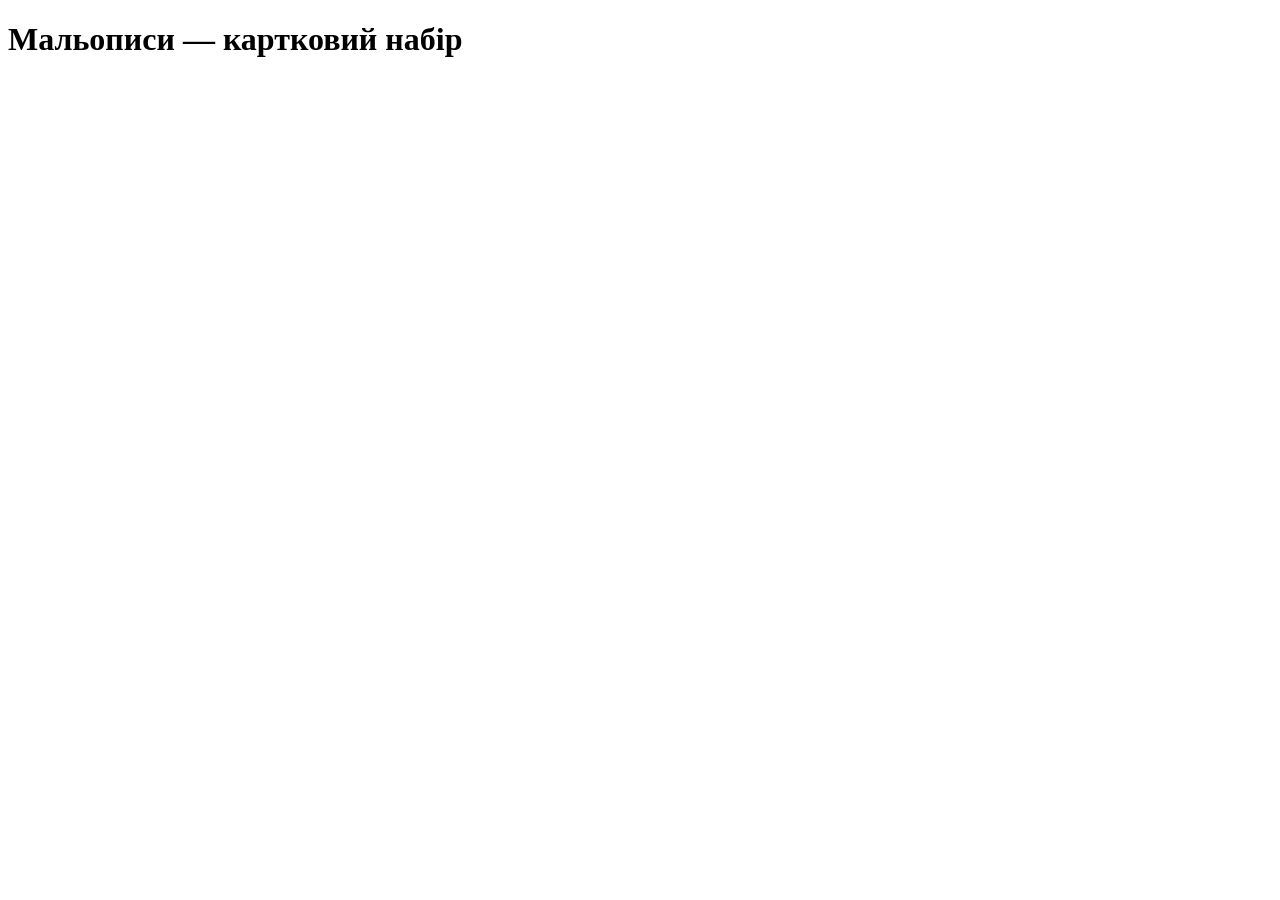
==== index.html @ 8a667013 "Core site files Core site files" ====
<!doctype html>
<html lang="uk">
<head>
<meta charset="utf-8">
<meta name="viewport" content="width=device-width, initial-scale=1">
<title>Мальописи — картковий набір</title>
<meta name="description" content="Мальописи — картковий набір. Складіть історію з карток.">
<link rel="icon" href="images/favicon.png">
<link rel="stylesheet" href="assets/style.css">
</head>
<body data-page="home">
<header class="site-header" id="site-header"></header>
<main class="home">
  <h1 class="visually-hidden">Мальописи — картковий набір</h1>
  <p class="home__lead" id="home-lead"></p>
  <ul class="covers" id="covers"></ul>
</main>
<script src="data.js"></script>
<script src="assets/app.js"></script>
</body>
</html>
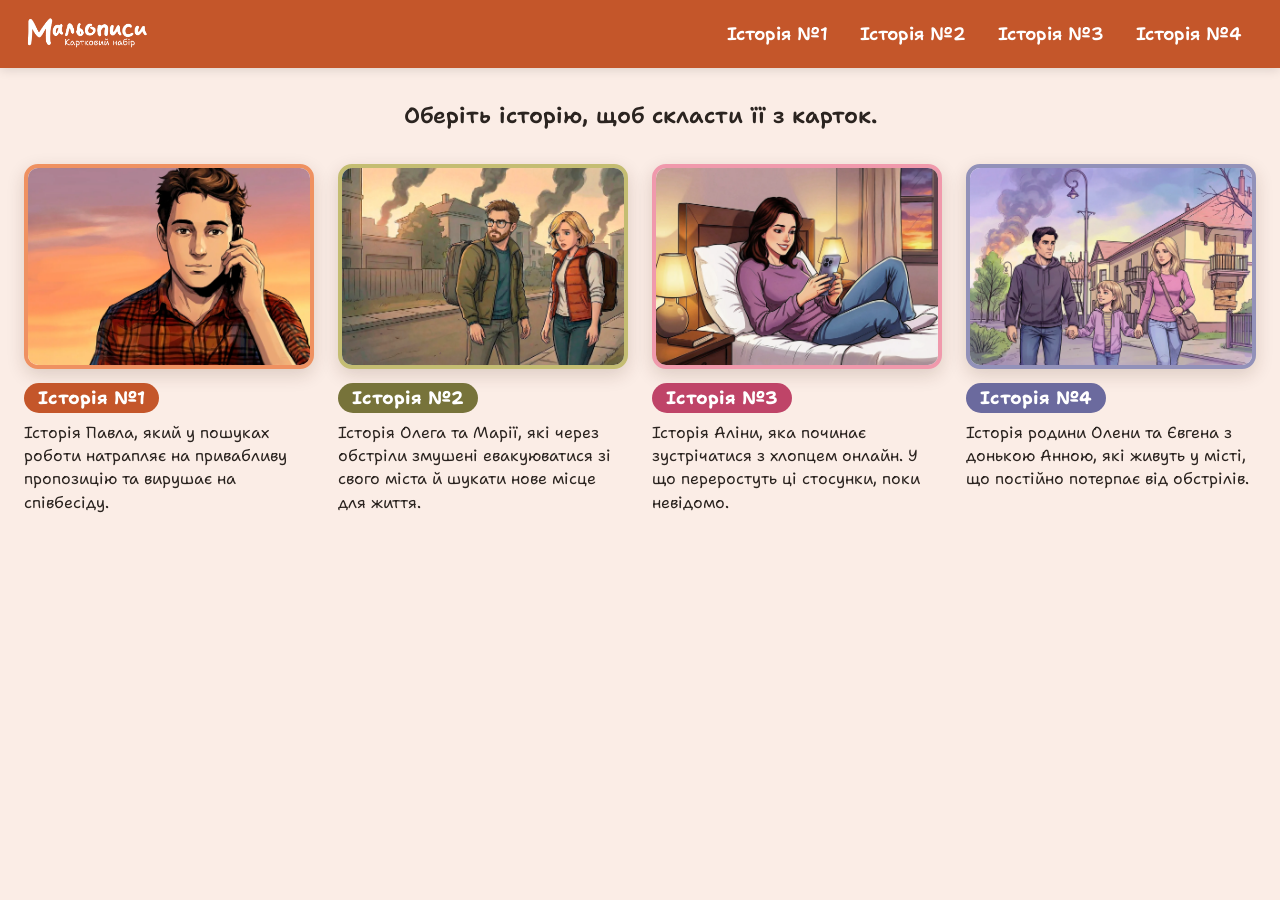
==== commit af85332f: "Add files via upload" ====
--- a/index.html
+++ b/index.html
@@ -5,8 +5,8 @@
 <meta name="viewport" content="width=device-width, initial-scale=1">
 <title>Мальописи — картковий набір</title>
 <meta name="description" content="Мальописи — картковий набір. Складіть історію з карток.">
-<link rel="icon" href="images/favicon.png">
-<link rel="stylesheet" href="assets/style.css">
+<link rel="icon" href="favicon.png">
+<link rel="stylesheet" href="style.css">
 </head>
 <body data-page="home">
 <header class="site-header" id="site-header"></header>
@@ -16,6 +16,6 @@
   <ul class="covers" id="covers"></ul>
 </main>
 <script src="data.js"></script>
-<script src="assets/app.js"></script>
+<script src="app.js"></script>
 </body>
 </html>
--- a/style.css
+++ b/style.css
@@ -0,0 +1,322 @@
+/* ---------- Шрифт (локально, працює без інтернету) ---------- */
+@font-face { font-family: "Shantell Sans"; font-style: normal; font-weight: 400; font-display: swap;
+  src: url("shantell-sans-cyrillic-400-normal.woff2") format("woff2");
+  unicode-range: U+0301, U+0400-045F, U+0490-0491, U+04B0-04B1, U+2116; }
+@font-face { font-family: "Shantell Sans"; font-style: normal; font-weight: 600; font-display: swap;
+  src: url("shantell-sans-cyrillic-600-normal.woff2") format("woff2");
+  unicode-range: U+0301, U+0400-045F, U+0490-0491, U+04B0-04B1, U+2116; }
+@font-face { font-family: "Shantell Sans"; font-style: normal; font-weight: 700; font-display: swap;
+  src: url("shantell-sans-cyrillic-700-normal.woff2") format("woff2");
+  unicode-range: U+0301, U+0400-045F, U+0490-0491, U+04B0-04B1, U+2116; }
+@font-face { font-family: "Shantell Sans"; font-style: normal; font-weight: 400; font-display: swap;
+  src: url("shantell-sans-latin-400-normal.woff2") format("woff2");
+  unicode-range: U+0000-00FF, U+0131, U+0152-0153, U+02BB-02BC, U+02C6, U+02DA, U+02DC, U+2000-206F, U+20AC, U+2122, U+2191, U+2193, U+2212, U+2215, U+FEFF, U+FFFD; }
+@font-face { font-family: "Shantell Sans"; font-style: normal; font-weight: 600; font-display: swap;
+  src: url("shantell-sans-latin-600-normal.woff2") format("woff2");
+  unicode-range: U+0000-00FF, U+0131, U+0152-0153, U+02BB-02BC, U+02C6, U+02DA, U+02DC, U+2000-206F, U+20AC, U+2122, U+2191, U+2193, U+2212, U+2215, U+FEFF, U+FFFD; }
+@font-face { font-family: "Shantell Sans"; font-style: normal; font-weight: 700; font-display: swap;
+  src: url("shantell-sans-latin-700-normal.woff2") format("woff2");
+  unicode-range: U+0000-00FF, U+0131, U+0152-0153, U+02BB-02BC, U+02C6, U+02DA, U+02DC, U+2000-206F, U+20AC, U+2122, U+2191, U+2193, U+2212, U+2215, U+FEFF, U+FFFD; }
+
+/* ---------- Кольори ---------- */
+:root {
+  --base: #f29066;      /* основний колір титулки */
+  --header: #c4562a;    /* темніший варіант для хедера (контраст з білим) */
+  --tint: #fbede6;      /* фон сторінки */
+  --tint2: #f6dccf;     /* фон «столу» */
+  --ink: #2b2420;
+  --ink-soft: #5e524b;
+  --paper: #fffdfb;
+  --radius: 10px;
+  --header-h: 68px;
+}
+
+* { box-sizing: border-box; }
+html { -webkit-text-size-adjust: 100%; }
+body {
+  margin: 0;
+  font-family: "Shantell Sans", "Segoe UI", Roboto, Arial, sans-serif;
+  color: var(--ink);
+  background: var(--tint);
+  line-height: 1.45;
+  min-height: 100vh;
+}
+img { display: block; max-width: 100%; }
+a { color: inherit; }
+.visually-hidden { position: absolute !important; width: 1px; height: 1px; overflow: hidden; clip: rect(0 0 0 0); white-space: nowrap; }
+:focus-visible { outline: 3px solid var(--header); outline-offset: 3px; }
+
+/* ---------- Хедер ---------- */
+.site-header {
+  position: sticky; top: 0; z-index: 50;
+  background: var(--header);
+  color: #fff;
+  box-shadow: 0 2px 10px rgba(0,0,0,.12);
+}
+.site-header__inner {
+  max-width: 1640px; margin: 0 auto;
+  height: var(--header-h);
+  padding: 0 24px;
+  display: flex; align-items: center; justify-content: space-between; gap: 16px;
+}
+.site-logo { display: block; flex: none; }
+.site-logo img { height: 44px; width: auto; }
+.site-nav { display: flex; gap: 4px; }
+.site-nav a {
+  text-decoration: none;
+  font-weight: 600; font-size: 18px;
+  padding: 8px 14px; border-radius: 999px;
+  white-space: nowrap;
+  transition: background .15s;
+}
+.site-nav a:hover { background: rgba(255,255,255,.16); }
+.site-nav a[aria-current="page"] { background: #fff; color: var(--header); }
+.site-nav a:focus-visible { outline-color: #fff; }
+
+/* ---------- Титулка ---------- */
+.home { max-width: 1640px; margin: 0 auto; padding: 32px 24px 56px; }
+.home__lead { font-size: 22px; font-weight: 600; text-align: center; margin: 0 0 32px; }
+.covers {
+  list-style: none; margin: 0; padding: 0;
+  display: grid; grid-template-columns: repeat(4, minmax(0, 1fr)); gap: 32px 24px;
+}
+.cover a { display: block; text-decoration: none; }
+.cover__img {
+  aspect-ratio: 1240 / 877;
+  border-radius: 14px; overflow: hidden;
+  border: 4px solid var(--c, var(--base));
+  box-shadow: 0 6px 18px rgba(60,30,10,.16);
+  transition: transform .2s, box-shadow .2s;
+  background: #fff;
+}
+.cover__img img { width: 100%; height: 100%; object-fit: cover; }
+.cover a:hover .cover__img, .cover a:focus-visible .cover__img { transform: translateY(-4px); box-shadow: 0 12px 26px rgba(60,30,10,.22); }
+.cover a:focus-visible { outline: none; }
+.cover a:focus-visible .cover__img { outline: 3px solid var(--header); outline-offset: 4px; }
+.cover__name {
+  display: inline-block; margin: 14px 0 4px;
+  font-weight: 700; font-size: 18px;
+  color: #fff; background: var(--h, var(--header));
+  padding: 2px 14px; border-radius: 999px;
+}
+.cover__caption { margin: 4px 0 0; font-size: 16px; color: var(--ink); }
+
+/* ---------- Сторінка історії ---------- */
+.story { max-width: 1640px; margin: 0 auto; padding: 20px 24px 48px; }
+.story-head { display: flex; align-items: flex-start; justify-content: space-between; gap: 24px; }
+.story-head h1 { margin: 0; font-size: 30px; line-height: 1.15; color: var(--header); }
+.story-caption { margin: 4px 0 0; font-size: 17px; max-width: 760px; }
+.instruction { margin: 10px 0 18px; font-size: 15px; color: var(--ink-soft); max-width: 900px; }
+.instruction .for-tap { display: none; }
+
+.btn {
+  display: inline-flex; align-items: center; gap: 8px;
+  font: inherit; font-weight: 600; font-size: 17px;
+  border: 0; border-radius: 999px; cursor: pointer;
+  padding: 10px 20px;
+  background: var(--header); color: #fff;
+  box-shadow: 0 2px 6px rgba(0,0,0,.15);
+  transition: filter .15s, transform .1s;
+  flex: none;
+}
+.btn:hover { filter: brightness(1.08); }
+.btn:active { transform: translateY(1px); }
+.btn svg { width: 20px; height: 20px; }
+.btn--ghost { background: transparent; color: var(--ink); box-shadow: inset 0 0 0 2px rgba(0,0,0,.18); }
+
+/* Ігрове поле */
+.board {
+  position: relative;
+  display: flex; flex-direction: column;
+  gap: 22px;
+}
+.board-top { display: flex; justify-content: center; align-items: flex-start; gap: var(--zone-gap, 32px); }
+.zone h2 {
+  margin: 0 0 6px; font-size: 15px; font-weight: 700;
+  color: var(--header);
+  letter-spacing: .02em;
+}
+
+.slots { display: grid; gap: var(--gap, 14px); }
+.zone-story .slots { grid-template-columns: repeat(var(--story-cols, 4), var(--sw)); }
+.zone-discard .slots { grid-template-columns: repeat(var(--discard-cols, 1), var(--dw)); }
+
+.slot-num {
+  display: block; height: 16px; line-height: 16px;
+  font-size: 12px; font-weight: 700; color: var(--header); opacity: .85;
+  padding-left: 2px;
+}
+.slot-box {
+  border-radius: var(--radius);
+  border: 2px dashed color-mix(in srgb, var(--header) 45%, transparent);
+  background: rgba(255,255,255,.55);
+  transition: background .15s, border-color .15s, box-shadow .15s;
+}
+.zone-story .slot-box { width: var(--sw); height: var(--sh); }
+.zone-discard .slot-box { width: var(--dw); height: var(--dh); }
+.zone-discard .slot-box { background: repeating-linear-gradient(-45deg, rgba(255,255,255,.55) 0 10px, rgba(255,255,255,.3) 10px 20px); }
+.slot-box.is-target { background: rgba(255,255,255,.95); border-style: solid; border-color: var(--header); box-shadow: 0 0 0 4px color-mix(in srgb, var(--header) 20%, transparent); }
+body.has-selection .slot-box.is-free { border-color: var(--header); background: rgba(255,255,255,.85); }
+
+.table {
+  position: relative;
+  height: var(--table-h, 320px);
+  border-radius: 18px;
+  background: var(--tint2);
+  box-shadow: inset 0 2px 8px rgba(0,0,0,.06);
+  transition: height .3s;
+}
+.table.is-target { box-shadow: inset 0 0 0 3px var(--header); }
+.table-empty {
+  position: absolute; inset: 0; display: grid; place-items: center;
+  font-size: 15px; color: var(--ink-soft); opacity: 0; pointer-events: none; transition: opacity .3s;
+}
+.table.is-empty .table-empty { opacity: 1; }
+
+/* Картки */
+.cards-layer { position: absolute; inset: 0; pointer-events: none; }
+.card {
+  position: absolute; left: 0; top: 0;
+  width: 200px; height: 133px;
+  padding: 0; border: 0; margin: 0;
+  background: #fff;
+  border-radius: 8px;
+  box-shadow: 0 2px 6px rgba(40,20,10,.22), 0 0 0 1px rgba(0,0,0,.06);
+  pointer-events: auto;
+  cursor: grab;
+  touch-action: none;
+  user-select: none; -webkit-user-select: none; -webkit-touch-callout: none;
+  transform-origin: 50% 50%;
+  transition: transform .4s cubic-bezier(.2,.8,.2,1), width .35s, height .35s, box-shadow .2s;
+  will-change: transform;
+}
+.card img { width: 100%; height: 100%; object-fit: cover; border-radius: 8px; pointer-events: none; -webkit-user-drag: none; }
+.card:hover { box-shadow: 0 6px 16px rgba(40,20,10,.28), 0 0 0 1px rgba(0,0,0,.06); }
+.card.is-dragging { cursor: grabbing; transition: width .2s, height .2s, box-shadow .2s; box-shadow: 0 16px 34px rgba(40,20,10,.35); }
+.card.is-selected { box-shadow: 0 0 0 3px #fff, 0 0 0 6px var(--header), 0 8px 18px rgba(40,20,10,.3); }
+.no-anim .card, .no-anim .table { transition: none !important; }
+
+.card-zoom {
+  position: absolute; right: 4px; bottom: 4px;
+  width: 34px; height: 34px; border-radius: 50%;
+  border: 0; padding: 0; cursor: pointer;
+  background: rgba(255,255,255,.92); color: var(--ink);
+  box-shadow: 0 1px 4px rgba(0,0,0,.3);
+  display: none; place-items: center;
+}
+.card-zoom svg { width: 18px; height: 18px; }
+
+/* Підказка вибору (телефон) */
+.tap-bar {
+  position: fixed; left: 12px; right: 12px; bottom: 12px; z-index: 60;
+  display: flex; align-items: center; justify-content: space-between; gap: 12px;
+  background: var(--ink); color: #fff;
+  padding: 10px 10px 10px 16px; border-radius: 14px;
+  box-shadow: 0 8px 24px rgba(0,0,0,.3);
+  font-size: 15px; font-weight: 600;
+  transform: translateY(140%); transition: transform .25s;
+}
+.tap-bar { visibility: hidden; }
+.tap-bar.is-on { transform: none; visibility: visible; }
+.board.is-stacked .board-top { flex-direction: column; align-items: stretch; gap: 18px; }
+.tap-bar__actions { display: flex; gap: 6px; flex: none; }
+.tap-bar button[hidden] { display: none; }
+.tap-bar button { font: inherit; font-size: 14px; border: 0; border-radius: 999px; padding: 8px 14px; background: rgba(255,255,255,.18); color: #fff; cursor: pointer; }
+
+/* ---------- Збільшення картки ---------- */
+.zoom {
+  position: fixed; inset: 0; z-index: 100;
+  display: grid; place-items: center;
+  background: rgba(25,18,14,.82);
+  opacity: 0; transition: opacity .22s;
+}
+.zoom[hidden] { display: none; }
+.zoom.is-open { opacity: 1; }
+.zoom__img {
+  max-width: 92vw; max-height: 84vh;
+  width: auto; height: auto;
+  border-radius: 14px;
+  box-shadow: 0 20px 60px rgba(0,0,0,.5);
+  background: #fff;
+  transform-origin: 0 0;
+  transition: transform .3s cubic-bezier(.2,.8,.2,1);
+  user-select: none; -webkit-user-select: none; -webkit-touch-callout: none;
+}
+.zoom__btn {
+  position: absolute;
+  width: 52px; height: 52px; border-radius: 50%;
+  border: 0; cursor: pointer;
+  background: rgba(255,255,255,.14); color: #fff;
+  display: grid; place-items: center;
+  transition: background .15s;
+}
+.zoom__btn:hover { background: rgba(255,255,255,.28); }
+.zoom__btn svg { width: 26px; height: 26px; }
+.zoom__close { top: 16px; right: 16px; }
+.zoom__prev { left: 16px; top: 50%; margin-top: -26px; }
+.zoom__next { right: 16px; top: 50%; margin-top: -26px; }
+.zoom__where {
+  position: absolute; left: 0; right: 0; bottom: 18px;
+  text-align: center; color: #fff; font-size: 15px; font-weight: 600; opacity: .85;
+}
+
+/* ---------- Діалог підтвердження ---------- */
+.dialog {
+  position: fixed; inset: 0; z-index: 120;
+  display: grid; place-items: center; padding: 16px;
+  background: rgba(25,18,14,.55);
+}
+.dialog[hidden] { display: none; }
+.dialog__box {
+  background: var(--paper); border-radius: 18px;
+  padding: 24px; max-width: 420px; width: 100%;
+  box-shadow: 0 20px 50px rgba(0,0,0,.3);
+}
+.dialog__box h2 { margin: 0 0 6px; font-size: 22px; }
+.dialog__box p { margin: 0 0 20px; color: var(--ink-soft); }
+.dialog__actions { display: flex; gap: 10px; justify-content: flex-end; flex-wrap: wrap; }
+
+/* ---------- Планшет ---------- */
+@media (max-width: 1099px) {
+  .covers { grid-template-columns: repeat(2, minmax(0, 1fr)); gap: 32px; }
+}
+@media (max-width: 1023px) {
+  .story-head h1 { font-size: 26px; }
+}
+
+/* ---------- Телефон (режим тапання) ---------- */
+@media (max-width: 767px) {
+  :root { --header-h: 56px; }
+  .site-header__inner { padding: 0 12px; }
+  .site-logo img { height: 34px; }
+  .site-nav a { font-size: 16px; padding: 6px 9px; }
+  .site-nav .long { display: none; }
+
+  .home { padding: 24px 16px 48px; }
+  .home__lead { font-size: 18px; margin-bottom: 20px; }
+  .covers { grid-template-columns: 1fr; gap: 28px; }
+  .cover__caption { font-size: 16px; }
+
+  .story { padding: 14px 16px 96px; }
+  .story-head { gap: 12px; }
+  .story-head h1 { font-size: 24px; }
+  .story-caption { font-size: 15px; }
+  .btn { font-size: 15px; padding: 9px 14px; }
+  .btn .btn-label { display: none; }
+  .instruction { font-size: 14px; margin: 8px 0 14px; }
+  .instruction .for-drag { display: none; }
+  .instruction .for-tap { display: inline; }
+
+  .board { gap: 18px; }
+  .board-top { flex-direction: column; align-items: stretch; gap: 18px; }
+  .card { cursor: pointer; touch-action: manipulation; }
+  .card:hover { box-shadow: 0 2px 6px rgba(40,20,10,.22), 0 0 0 1px rgba(0,0,0,.06); }
+  .card.is-selected { box-shadow: 0 0 0 3px #fff, 0 0 0 6px var(--header), 0 8px 18px rgba(40,20,10,.3); }
+  .card-zoom { display: grid; width: 30px; height: 30px; right: 3px; bottom: 3px; }
+  .zoom__prev, .zoom__next { top: auto; bottom: 56px; margin-top: 0; }
+  .zoom__img { max-width: 96vw; max-height: 70vh; border-radius: 10px; }
+}
+
+@media (prefers-reduced-motion: reduce) {
+  .card, .zoom, .zoom__img, .table, .cover__img { transition: none !important; }
+}
